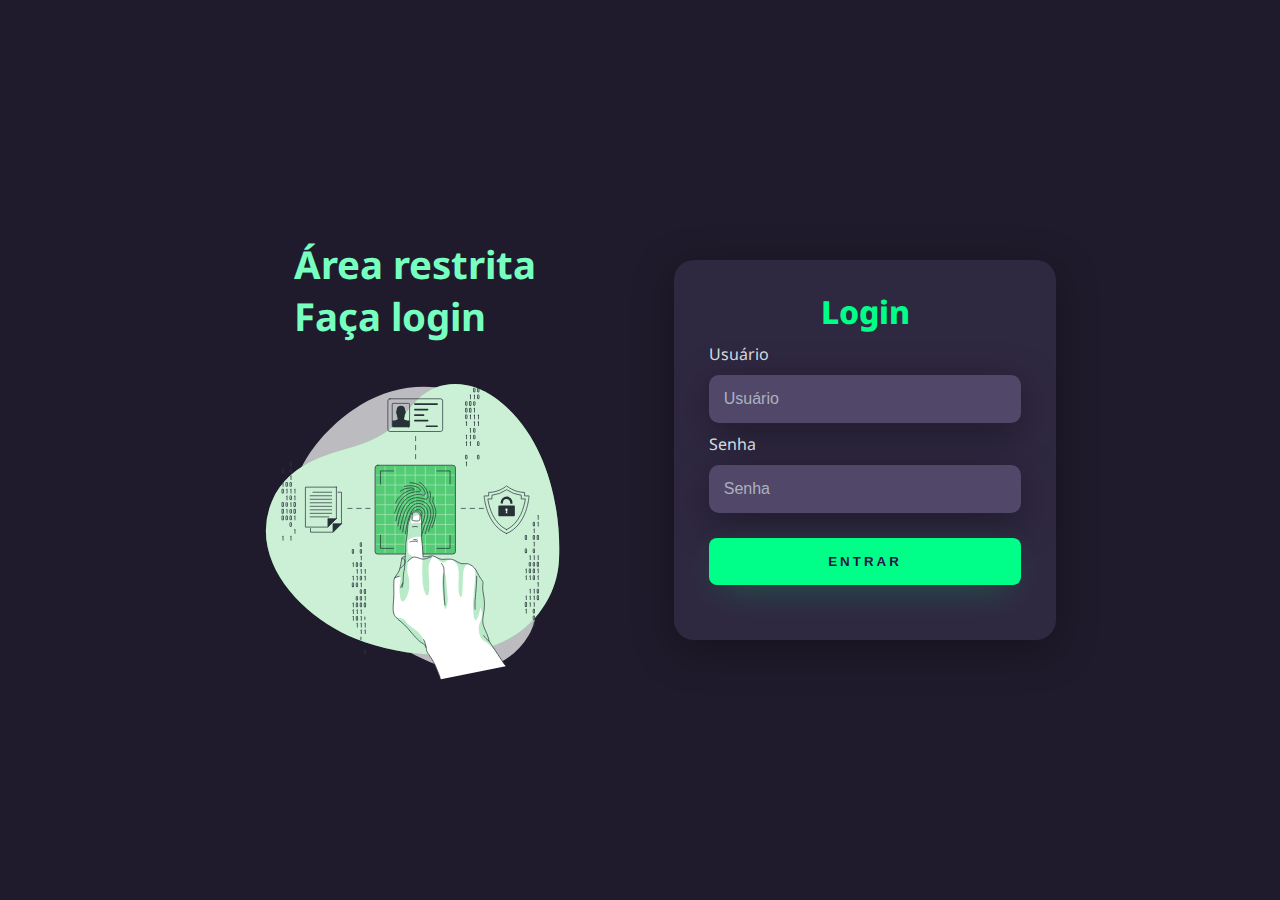
==== index.html @ 1259162a "Add files via upload" ====
<!doctype html>
<html lang="pt-br">

<head>
    <!-- Required meta tags -->
    <meta charset="utf-8">
    <meta name="viewport" content="width=device-width, initial-scale=1, shrink-to-fit=no">

    <!-- Bootstrap CSS -->
    <link rel="stylesheet" href="css/style.css">

    <title>Login</title>
    <style>
        
    </style>
</head>

<body>
    <div class="main-login">

        <div class="left-login">
            <h1>Área restrita<br>Faça login </h1>
            <img src="assets/digital.svg" class="left-login-image" alt="digital">

        </div>

        <div class="right-login">

            <div class="card-login">
                <h1>Login</h1>
                    <div class="textfield">
                        <label for="usuario">Usuário</label>
                        <input type="text" name="usuario" placeholder="Usuário">
                    </div>

                    <div class="textfield">
                        <label for="senha">Senha</label>
                        <input type="password" name="senha" placeholder="Senha">
                    </div>
                        <button class="btn-login">ENTRAR</button>

            </div>
        </div>
    
    
 

    <script>


        function logar(){

            var login = document.getElementById('login').value;
            var senha = document.getElementById('senha').value;

            if(login == "admin" && senha == "admin"){
                alert('Sucesso');
                location.href = "pages/index.html";
            }else{
                alert('Usuario ou senha incorretos');
            }

        }

    </script>


    </div>    

    <!-- Optional JavaScript -->
    <!-- jQuery first, then Popper.js, then Bootstrap JS -->
    <script src="https://code.jquery.com/jquery-3.4.1.slim.min.js"
        integrity="sha384-J6qa4849blE2+poT4WnyKhv5vZF5SrPo0iEjwBvKU7imGFAV0wwj1yYfoRSJoZ+n"
        crossorigin="anonymous"></script>
    <script src="https://cdn.jsdelivr.net/npm/popper.js@1.16.0/dist/umd/popper.min.js"
        integrity="sha384-Q6E9RHvbIyZFJoft+2mJbHaEWldlvI9IOYy5n3zV9zzTtmI3UksdQRVvoxMfooAo"
        crossorigin="anonymous"></script>
    <script src="https://stackpath.bootstrapcdn.com/bootstrap/4.4.1/js/bootstrap.min.js"
        integrity="sha384-wfSDF2E50Y2D1uUdj0O3uMBJnjuUD4Ih7YwaYd1iqfktj0Uod8GCExl3Og8ifwB6"
        crossorigin="anonymous"></script>
</body>

</html>
---- css/style.css ----
@import url('https://fonts.googleapis.com/css2?family=Noto+Sans:wght@400;600&display=swap');

body * {
    box-sizing: border-box;
}

body{
    margin: 0;
    font-family: 'noto sans', 'Arial';
}
.main-login{
    width: 100vw;
    height: 100vh;
    background: #201b2c ;
    display: flex;
    justify-content: center;
    align-items: center;
}

.left-login{
    width: 50vh;
    height: 100vh;
    display: flex;
    justify-content: center;
    align-items: center;
    flex-direction: column;
}

.left-login > h1 {
    color: #77ffc0;
    font-size: 3vw;
}

.left-login-image{
    width: 25vw;
}

.right-login{
    width: 50vh;
    height: 100vh;
    display: flex;
    justify-content: center;
    align-items: center;
}

.card-login{
    width: 85%;
    display: flex;
    justify-content: center;
    align-items: center;
    flex-direction: column;
    padding: 30px 35px;
    background: #2f2841;
    border-radius: 20px;
    box-shadow: 0px 10px 40px #00000056;
}

.card-login > h1{
    color: #00ff88;
    font-weight: 800;
    margin: 0;
}

.textfield{
    width: 100%;
    display: flex;
    flex-direction: column;
    align-items: flex-start;
    justify-content: center;
}

.textfield > input {
    width: 100%;
    border: none;
    border-radius: 10px;
    padding: 15px;
    background: #514869;
    color: #f0ffffDE;
    font-size: 12pt;
    box-shadow: 0px 10px 40px #00000056;
    outline: none;
    box-sizing: border-box;
}

.textfield > label {
   color: #f0ffffDE;
   margin-bottom: 10px;
   margin: 10px 0px;
}

.textfield > input::placeholder{
    color: #f0ffff94;
    margin: 10px 0px;
}

.btn-login{
    width: 100%;
    padding: 16px 0px;
    margin: 25px;
    border: none;
    border-radius: 8px;
    outline: none;
    text-transform: uppercase;
    font-weight: 800;
    letter-spacing: 3px;
    color: #2b134b;
    background: #00ff88;
    cursor: pointer;
    box-shadow: 0px 10px 40px -12px #00ff8052;
}

@media only screen and (max-width: 950px){
.card-login{
    width: 85%;}
}

@media only screen and (max-width: 600px){
.main-login{
    flex-direction: column;
        }
.left-login > h1{
    display: none;
    }
.left-login{
    width: 100%;
    height: auto;
}

.right-login{
    width: 90%;
    height: auto;
}

.left-login-image{
    width: 40vw;
    padding: 15px;
}


}
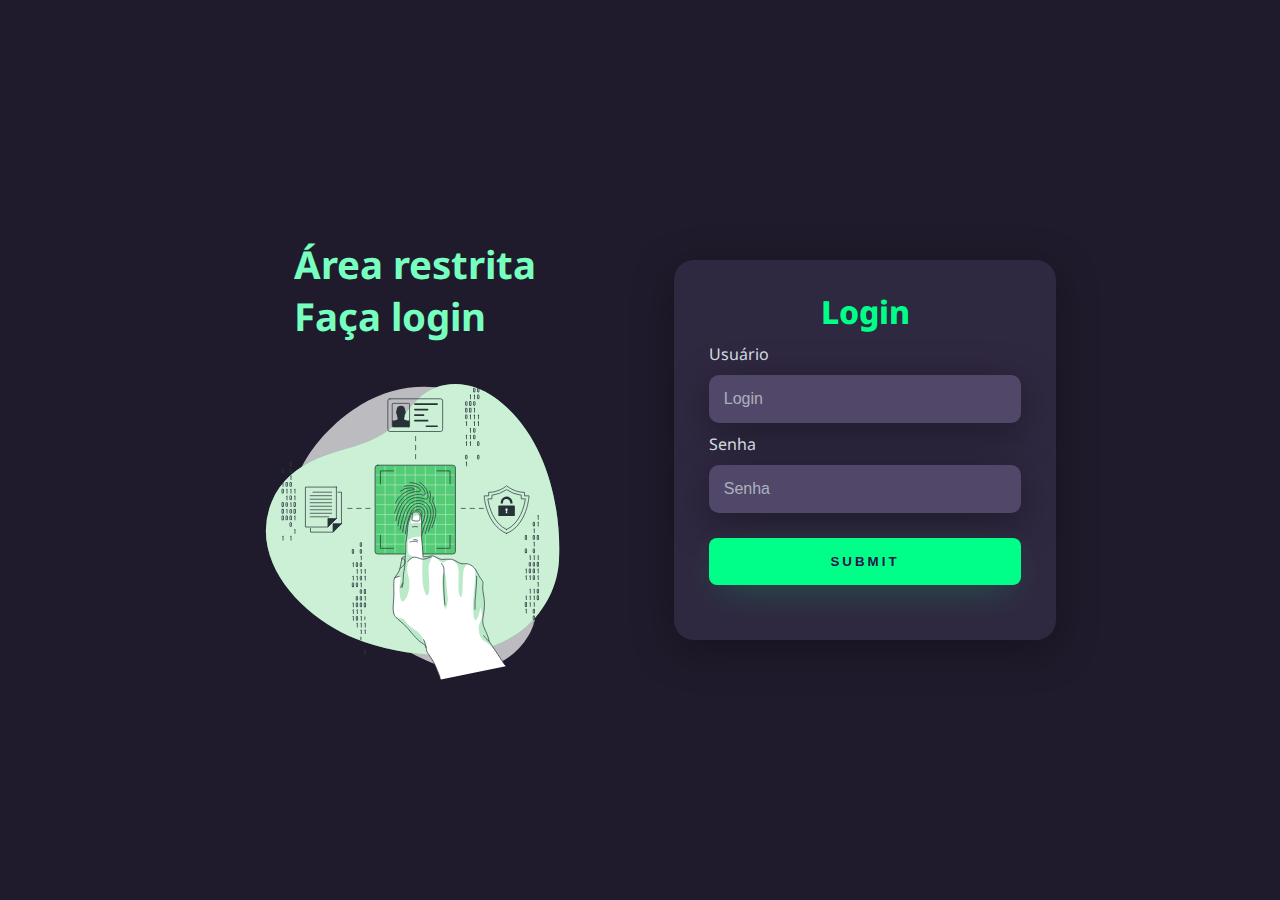
==== commit 224340b3: "Add files via upload" ====
--- a/index.html
+++ b/index.html
@@ -23,28 +23,31 @@
             <img src="assets/digital.svg" class="left-login-image" alt="digital">
 
         </div>
-
+<form>
         <div class="right-login">
 
             <div class="card-login">
                 <h1>Login</h1>
                     <div class="textfield">
                         <label for="usuario">Usuário</label>
-                        <input type="text" name="usuario" placeholder="Usuário">
+                        <input type="text" placeholder="Login" id="login">
                     </div>
 
                     <div class="textfield">
                         <label for="senha">Senha</label>
-                        <input type="password" name="senha" placeholder="Senha">
+                        <input type="password" placeholder="Senha" id="senha">
                     </div>
-                        <button class="btn-login">ENTRAR</button>
+                    <input type="submit" onclick="logar(); return false" class="btn-login"> 
+                     
+                    
 
             </div>
         </div>
     
-    
+    </form>
  
 
+   
     <script>
 
 
@@ -55,7 +58,7 @@
 
             if(login == "admin" && senha == "admin"){
                 alert('Sucesso');
-                location.href = "pages/index.html";
+                location.href = "home.html";
             }else{
                 alert('Usuario ou senha incorretos');
             }
@@ -63,7 +66,6 @@
         }
 
     </script>
-
 
     </div>    
 
